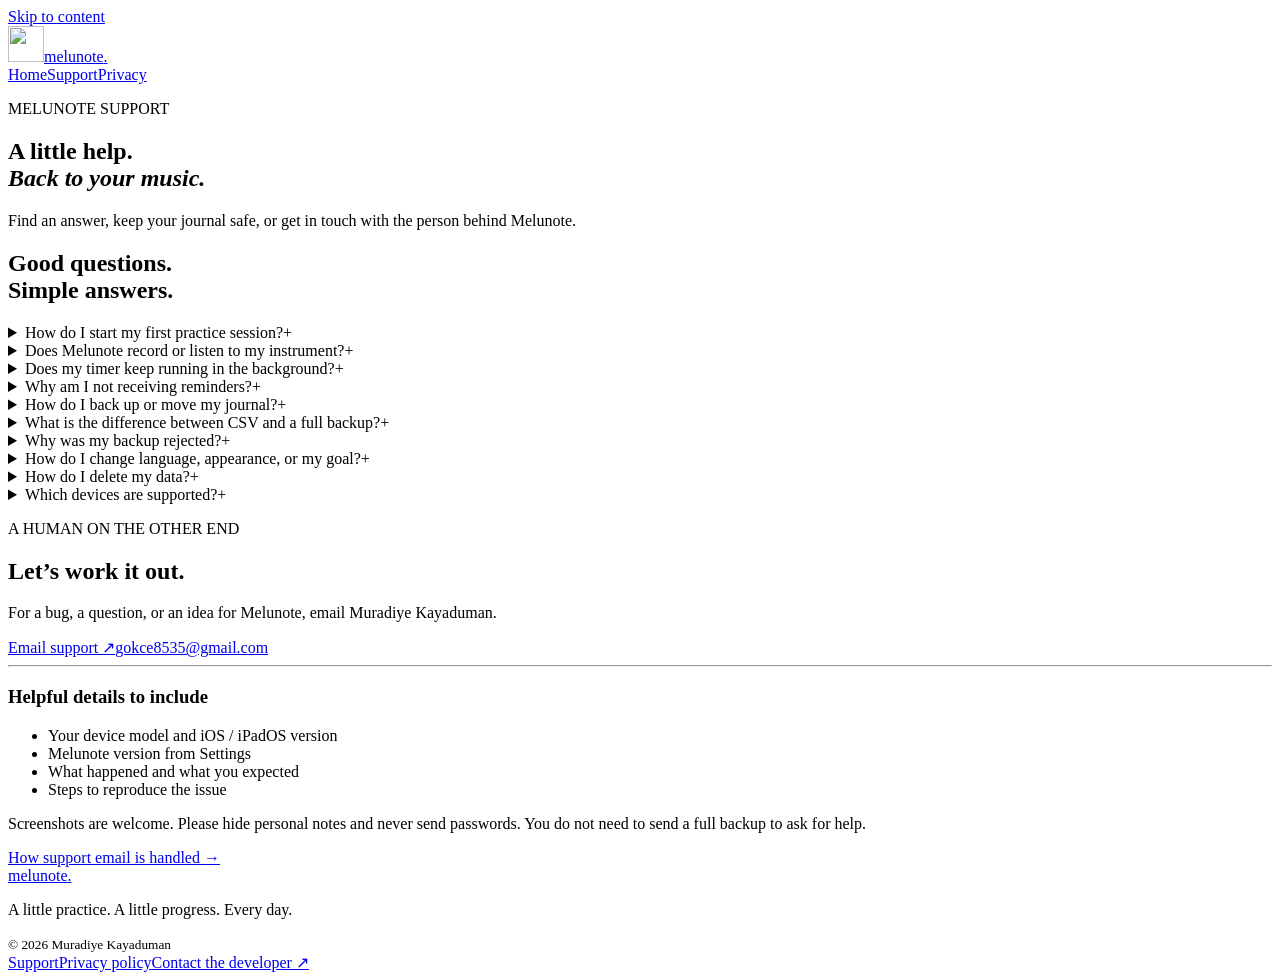
==== support.html @ 5ccfe73c "Add files via upload" ====
<!doctype html>
<html lang="en"><head><meta charset="utf-8"><meta name="viewport" content="width=device-width,initial-scale=1"><meta name="theme-color" content="#203538"><title>Support — Melunote</title><meta name="description" content="Help with Melunote practice sessions, daily reminders, backups, data deletion, and device support. Contact the developer."><meta property="og:title" content="Support — Melunote"><meta property="og:description" content="Help with Melunote practice sessions, daily reminders, backups, data deletion, and device support. Contact the developer."><meta property="og:type" content="website"><link rel="icon" type="image/png" href="assets/app-icon.png"><link rel="stylesheet" href="assets/style.css"></head>
<body><a class="skip" href="#main">Skip to content</a><header class="header wrap"><a class="brand" href="index.html" aria-label="Melunote home"><img src="assets/app-icon.png" width="36" height="36" alt="">melunote<span class="brand-dot">.</span></a><nav aria-label="Main navigation"><a href="index.html">Home</a><a href="support.html" aria-current="page">Support</a><a href="privacy.html">Privacy</a></nav></header><main id="main" class="wrap"><section class="page-hero"><p class="eyebrow">MELUNOTE SUPPORT</p><h1>A little help.<br><em>Back to your music.</em></h1><p class="intro">Find an answer, keep your journal safe, or get in touch with the person behind Melunote.</p></section><div class="support-grid"><section aria-labelledby="faq-title"><h2 id="faq-title" class="smaller">Good questions.<br>Simple answers.</h2><div class="faqs"><details><summary>How do I start my first practice session?<span aria-hidden="true">+</span></summary><div class="answer"><p>Open <strong>My pieces</strong>, add a piece, and choose <strong>Start practicing</strong>. You can add the composer, target tempo, and a particular passage to focus on. Pause or finish the session, then save your notes and how it felt.</p></div></details><details><summary>Does Melunote record or listen to my instrument?<span aria-hidden="true">+</span></summary><div class="answer"><p>No. Melunote is a practice journal and timer. It does not record audio, use the microphone, automatically detect tempo, or evaluate your playing. You enter tempo and session notes yourself.</p></div></details><details><summary>Does my timer keep running in the background?<span aria-hidden="true">+</span></summary><div class="answer"><p>Yes. An active session measures elapsed time when you leave the app or return after reopening it. Pause the session when you take a break, and finish it when you are done.</p></div></details><details><summary>Why am I not receiving reminders?<span aria-hidden="true">+</span></summary><div class="answer"><p>Enable <strong>Daily reminder</strong> in Melunote’s Settings and choose a time. Also allow notifications for Melunote in your device’s Settings. Focus modes and notification settings may affect delivery. If you previously denied permission, enable it in device Settings and turn the reminder on again in the app.</p></div></details><details><summary>How do I back up or move my journal?<span aria-hidden="true">+</span></summary><div class="answer"><p>In <strong>Settings → Create full backup</strong>, save the JSON file somewhere you can access later. On the other device, choose <strong>Restore from backup</strong> and select that file. Restoring replaces the current journal after confirmation; it does not merge journals. Enable reminders again after restoring. Melunote does not automatically sync between devices.</p></div></details><details><summary>What is the difference between CSV and a full backup?<span aria-hidden="true">+</span></summary><div class="answer"><p>A CSV export is a readable table of your saved sessions; the button becomes available after you save a session. A full JSON backup includes pieces, sessions, settings, and any current session in a paused state. Only a valid JSON backup can be restored. CSV files cannot be imported. Exported files are not password-protected and may contain private notes.</p></div></details><details><summary>Why was my backup rejected?<span aria-hidden="true">+</span></summary><div class="answer"><p>Melunote accepts its own valid JSON backups up to 10 MB. A CSV file, an edited or incomplete file, or an unsupported format cannot be restored. An invalid backup does not replace your current journal. Keep the original file and contact support without attaching private notes unless needed.</p></div></details><details><summary>How do I change language, appearance, or my goal?<span aria-hidden="true">+</span></summary><div class="answer"><p>Open <strong>Settings</strong> to choose one of nine languages, light/dark/system appearance, your instrument, and a weekly practice goal. These preferences are saved on your device.</p></div></details><details><summary>How do I delete my data?<span aria-hidden="true">+</span></summary><div class="answer"><p>You can delete pieces from their detail screen and sessions from the history’s context menu. Deleting a piece keeps its past sessions. To remove all local app data, delete the app rather than offloading it. Delete exported files and any device/cloud backups separately if you no longer want those copies. There is no Melunote account to delete.</p></div></details><details><summary>Which devices are supported?<span aria-hidden="true">+</span></summary><div class="answer"><p>Melunote is designed for iPhone and iPad running iOS 17 or iPadOS 17 and later. Each installation has its own local journal.</p></div></details></div></section><aside class="contact-card"><p class="eyebrow">A HUMAN ON THE OTHER END</p><h2>Let’s work it out.</h2><p>For a bug, a question, or an idea for Melunote, email Muradiye Kayaduman.</p><a class="button" href="mailto:gokce8535@gmail.com?subject=Melunote%20Support">Email support ↗</a><a class="email" href="mailto:gokce8535@gmail.com">gokce8535@gmail.com</a><hr><h3>Helpful details to include</h3><ul><li>Your device model and iOS / iPadOS version</li><li>Melunote version from Settings</li><li>What happened and what you expected</li><li>Steps to reproduce the issue</li></ul><p class="small">Screenshots are welcome. Please hide personal notes and never send passwords. You do not need to send a full backup to ask for help.</p><a href="privacy.html#support-data">How support email is handled →</a></aside></div></main><footer class="footer wrap"><div><a class="brand" href="index.html">melunote<span class="brand-dot">.</span></a><p>A little practice. A little progress. Every day.</p><small>© 2026 Muradiye Kayaduman</small></div><div class="footer-links"><a href="support.html">Support</a><a href="privacy.html">Privacy policy</a><a href="mailto:gokce8535@gmail.com">Contact the developer ↗</a></div></footer></body></html>
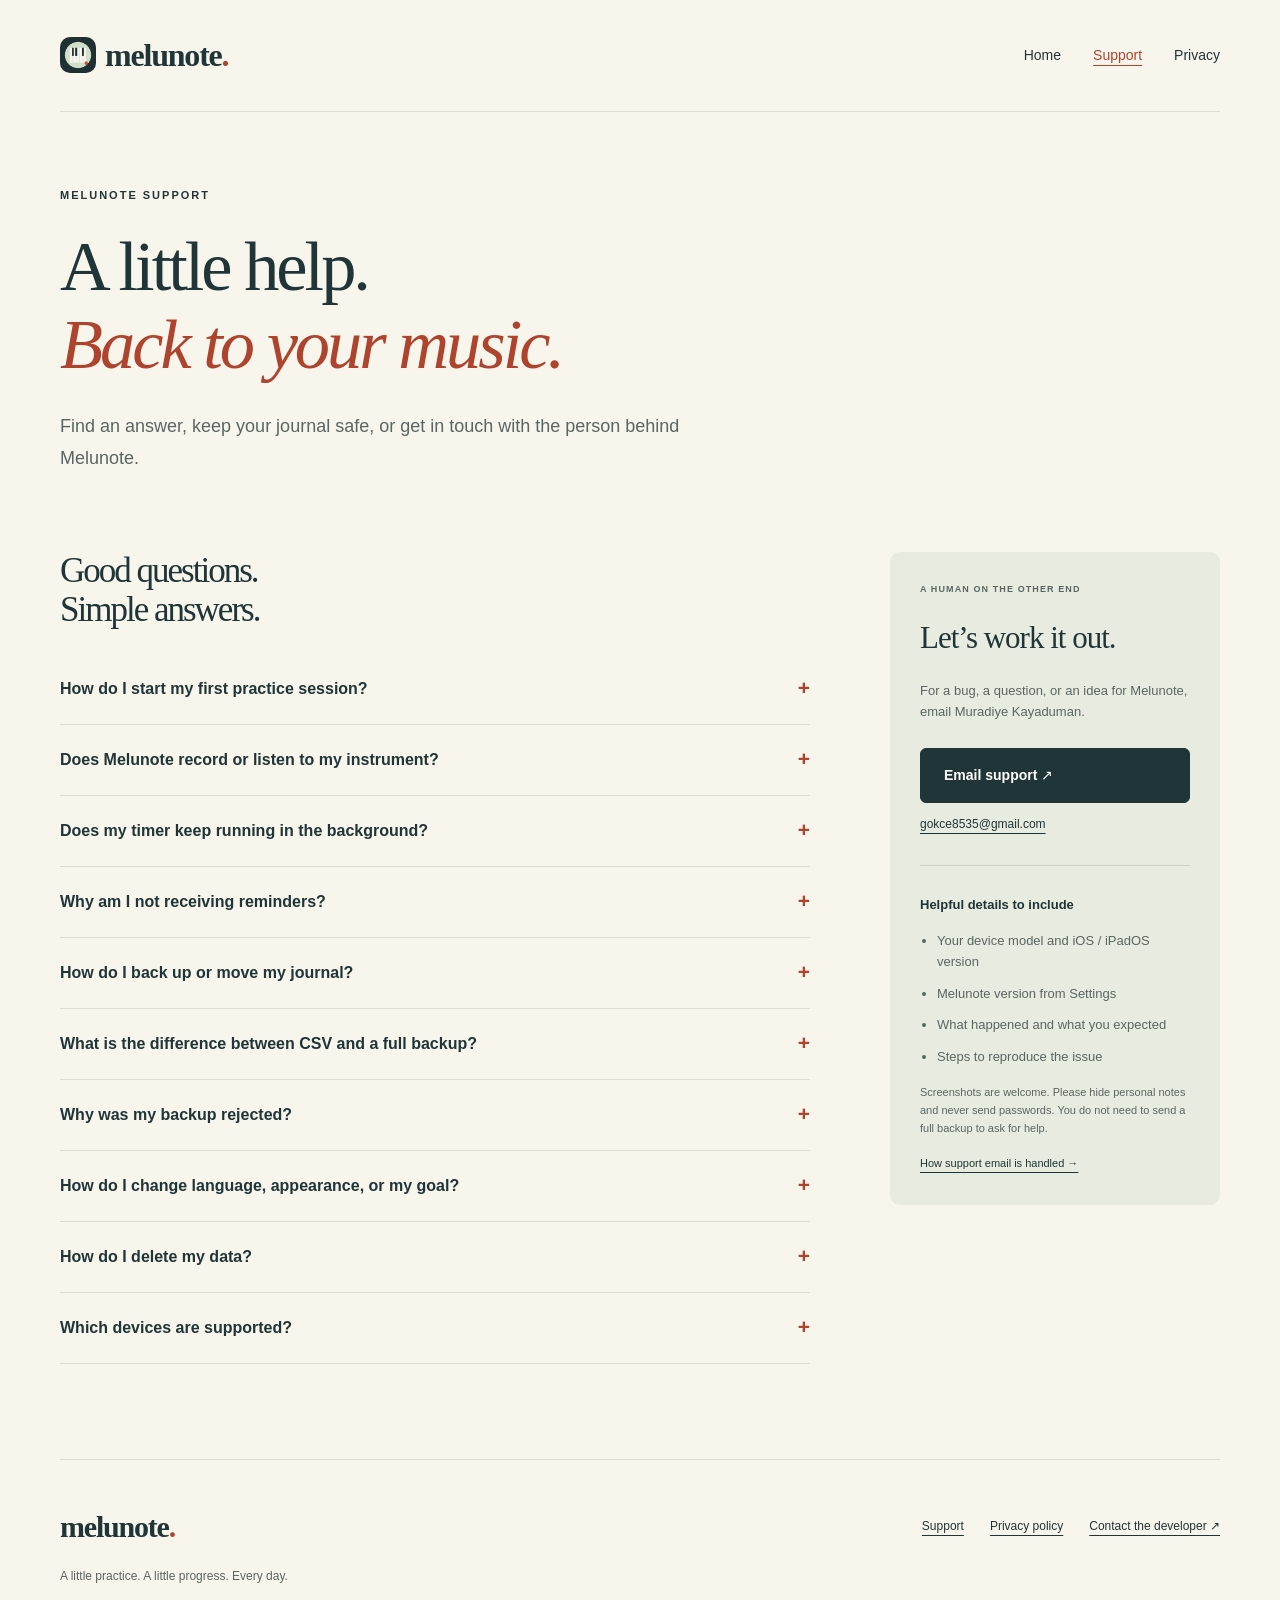
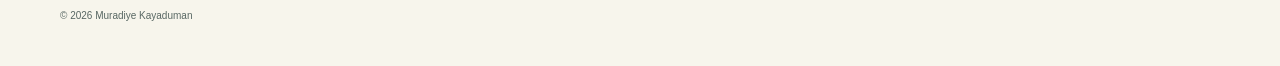
==== commit c2bda7ef: "Update support.html" ====
--- a/support.html
+++ b/support.html
@@ -1,3 +1,3 @@
 <!doctype html>
-<html lang="en"><head><meta charset="utf-8"><meta name="viewport" content="width=device-width,initial-scale=1"><meta name="theme-color" content="#203538"><title>Support — Melunote</title><meta name="description" content="Help with Melunote practice sessions, daily reminders, backups, data deletion, and device support. Contact the developer."><meta property="og:title" content="Support — Melunote"><meta property="og:description" content="Help with Melunote practice sessions, daily reminders, backups, data deletion, and device support. Contact the developer."><meta property="og:type" content="website"><link rel="icon" type="image/png" href="assets/app-icon.png"><link rel="stylesheet" href="assets/style.css"></head>
-<body><a class="skip" href="#main">Skip to content</a><header class="header wrap"><a class="brand" href="index.html" aria-label="Melunote home"><img src="assets/app-icon.png" width="36" height="36" alt="">melunote<span class="brand-dot">.</span></a><nav aria-label="Main navigation"><a href="index.html">Home</a><a href="support.html" aria-current="page">Support</a><a href="privacy.html">Privacy</a></nav></header><main id="main" class="wrap"><section class="page-hero"><p class="eyebrow">MELUNOTE SUPPORT</p><h1>A little help.<br><em>Back to your music.</em></h1><p class="intro">Find an answer, keep your journal safe, or get in touch with the person behind Melunote.</p></section><div class="support-grid"><section aria-labelledby="faq-title"><h2 id="faq-title" class="smaller">Good questions.<br>Simple answers.</h2><div class="faqs"><details><summary>How do I start my first practice session?<span aria-hidden="true">+</span></summary><div class="answer"><p>Open <strong>My pieces</strong>, add a piece, and choose <strong>Start practicing</strong>. You can add the composer, target tempo, and a particular passage to focus on. Pause or finish the session, then save your notes and how it felt.</p></div></details><details><summary>Does Melunote record or listen to my instrument?<span aria-hidden="true">+</span></summary><div class="answer"><p>No. Melunote is a practice journal and timer. It does not record audio, use the microphone, automatically detect tempo, or evaluate your playing. You enter tempo and session notes yourself.</p></div></details><details><summary>Does my timer keep running in the background?<span aria-hidden="true">+</span></summary><div class="answer"><p>Yes. An active session measures elapsed time when you leave the app or return after reopening it. Pause the session when you take a break, and finish it when you are done.</p></div></details><details><summary>Why am I not receiving reminders?<span aria-hidden="true">+</span></summary><div class="answer"><p>Enable <strong>Daily reminder</strong> in Melunote’s Settings and choose a time. Also allow notifications for Melunote in your device’s Settings. Focus modes and notification settings may affect delivery. If you previously denied permission, enable it in device Settings and turn the reminder on again in the app.</p></div></details><details><summary>How do I back up or move my journal?<span aria-hidden="true">+</span></summary><div class="answer"><p>In <strong>Settings → Create full backup</strong>, save the JSON file somewhere you can access later. On the other device, choose <strong>Restore from backup</strong> and select that file. Restoring replaces the current journal after confirmation; it does not merge journals. Enable reminders again after restoring. Melunote does not automatically sync between devices.</p></div></details><details><summary>What is the difference between CSV and a full backup?<span aria-hidden="true">+</span></summary><div class="answer"><p>A CSV export is a readable table of your saved sessions; the button becomes available after you save a session. A full JSON backup includes pieces, sessions, settings, and any current session in a paused state. Only a valid JSON backup can be restored. CSV files cannot be imported. Exported files are not password-protected and may contain private notes.</p></div></details><details><summary>Why was my backup rejected?<span aria-hidden="true">+</span></summary><div class="answer"><p>Melunote accepts its own valid JSON backups up to 10 MB. A CSV file, an edited or incomplete file, or an unsupported format cannot be restored. An invalid backup does not replace your current journal. Keep the original file and contact support without attaching private notes unless needed.</p></div></details><details><summary>How do I change language, appearance, or my goal?<span aria-hidden="true">+</span></summary><div class="answer"><p>Open <strong>Settings</strong> to choose one of nine languages, light/dark/system appearance, your instrument, and a weekly practice goal. These preferences are saved on your device.</p></div></details><details><summary>How do I delete my data?<span aria-hidden="true">+</span></summary><div class="answer"><p>You can delete pieces from their detail screen and sessions from the history’s context menu. Deleting a piece keeps its past sessions. To remove all local app data, delete the app rather than offloading it. Delete exported files and any device/cloud backups separately if you no longer want those copies. There is no Melunote account to delete.</p></div></details><details><summary>Which devices are supported?<span aria-hidden="true">+</span></summary><div class="answer"><p>Melunote is designed for iPhone and iPad running iOS 17 or iPadOS 17 and later. Each installation has its own local journal.</p></div></details></div></section><aside class="contact-card"><p class="eyebrow">A HUMAN ON THE OTHER END</p><h2>Let’s work it out.</h2><p>For a bug, a question, or an idea for Melunote, email Muradiye Kayaduman.</p><a class="button" href="mailto:gokce8535@gmail.com?subject=Melunote%20Support">Email support ↗</a><a class="email" href="mailto:gokce8535@gmail.com">gokce8535@gmail.com</a><hr><h3>Helpful details to include</h3><ul><li>Your device model and iOS / iPadOS version</li><li>Melunote version from Settings</li><li>What happened and what you expected</li><li>Steps to reproduce the issue</li></ul><p class="small">Screenshots are welcome. Please hide personal notes and never send passwords. You do not need to send a full backup to ask for help.</p><a href="privacy.html#support-data">How support email is handled →</a></aside></div></main><footer class="footer wrap"><div><a class="brand" href="index.html">melunote<span class="brand-dot">.</span></a><p>A little practice. A little progress. Every day.</p><small>© 2026 Muradiye Kayaduman</small></div><div class="footer-links"><a href="support.html">Support</a><a href="privacy.html">Privacy policy</a><a href="mailto:gokce8535@gmail.com">Contact the developer ↗</a></div></footer></body></html>+<html lang="en"><head><meta charset="utf-8"><meta name="viewport" content="width=device-width,initial-scale=1"><meta name="theme-color" content="#203538"><title>Support — Melunote</title><meta name="description" content="Help with Melunote practice sessions, Melunote Pro, purchases, reminders, backups, privacy, and device support."><meta property="og:title" content="Support — Melunote"><meta property="og:description" content="Help with Melunote practice sessions, Melunote Pro, purchases, reminders, backups, privacy, and device support."><meta property="og:type" content="website"><link rel="icon" type="image/png" href="assets/app-icon.png"><link rel="stylesheet" href="assets/style.css"></head>
+<body><a class="skip" href="#main">Skip to content</a><header class="header wrap"><a class="brand" href="index.html" aria-label="Melunote home"><img src="assets/app-icon.png" width="36" height="36" alt="">melunote<span class="brand-dot">.</span></a><nav aria-label="Main navigation"><a href="index.html">Home</a><a href="support.html" aria-current="page">Support</a><a href="privacy.html">Privacy</a></nav></header><main id="main" class="wrap"><section class="page-hero"><p class="eyebrow">MELUNOTE SUPPORT</p><h1>A little help.<br><em>Back to your music.</em></h1><p class="intro">Find an answer, keep your journal safe, or get in touch with the person behind Melunote.</p></section><div class="support-grid"><section aria-labelledby="faq-title"><h2 id="faq-title" class="smaller">Good questions.<br>Simple answers.</h2><div class="faqs"><details><summary>How do I start my first practice session?<span aria-hidden="true">+</span></summary><div class="answer"><p>Open <strong>My pieces</strong>, add a piece, and choose <strong>Start practicing</strong>. You can add the composer, target tempo, and a particular passage to focus on. Pause or finish the session, then save your notes and how it felt.</p></div></details><details><summary>Does Melunote record or listen to my instrument?<span aria-hidden="true">+</span></summary><div class="answer"><p>No. Melunote is a practice journal and timer. It does not record audio, use the microphone, automatically detect tempo, or evaluate your playing. You enter tempo and session notes yourself.</p></div></details><details><summary>Does my timer keep running in the background?<span aria-hidden="true">+</span></summary><div class="answer"><p>Yes. An active session measures elapsed time when you leave the app or return after reopening it. Pause the session when you take a break, and finish it when you are done.</p></div></details><details><summary>Why am I not receiving reminders?<span aria-hidden="true">+</span></summary><div class="answer"><p>Enable <strong>Daily reminder</strong> in Melunote’s Settings and choose a time. Also allow notifications for Melunote in your device’s Settings. Focus modes and notification settings may affect delivery. If you previously denied permission, enable it in device Settings and turn the reminder on again in the app.</p></div></details><details><summary>How do I back up or move my journal?<span aria-hidden="true">+</span></summary><div class="answer"><p>In <strong>Settings → Create full backup</strong>, save the JSON file somewhere you can access later. On the other device, choose <strong>Restore from backup</strong> and select that file. Restoring replaces the current journal after confirmation; it does not merge journals. Enable reminders again after restoring. Melunote does not automatically sync between devices.</p></div></details><details><summary>What is the difference between CSV and a full backup?<span aria-hidden="true">+</span></summary><div class="answer"><p>A CSV export is a readable table of your saved sessions; the button becomes available after you save a session. A full JSON backup includes pieces, sessions, settings, and any current session in a paused state. Only a valid JSON backup can be restored. CSV files cannot be imported. Exported files are not password-protected and may contain private notes.</p></div></details><details><summary>Why was my backup rejected?<span aria-hidden="true">+</span></summary><div class="answer"><p>Melunote accepts its own valid JSON backups up to 10 MB. A CSV file, an edited or incomplete file, or an unsupported format cannot be restored. An invalid backup does not replace your current journal. Keep the original file and contact support without attaching private notes unless needed.</p></div></details><details><summary>How do I change language, appearance, or my goal?<span aria-hidden="true">+</span></summary><div class="answer"><p>Open <strong>Settings</strong> to choose one of nine languages, light/dark/system appearance, your instrument, and a weekly practice goal. These preferences are saved on your device.</p></div></details><details><summary>How do I delete my data?<span aria-hidden="true">+</span></summary><div class="answer"><p>You can delete pieces from their detail screen and sessions from the history’s context menu. Deleting a piece keeps its past sessions. To remove all local app data, delete the app rather than offloading it. Delete exported files and any device/cloud backups separately if you no longer want those copies. There is no Melunote account to delete.</p></div></details><details><summary>Which devices are supported?<span aria-hidden="true">+</span></summary><div class="answer"><p>Melunote is designed for iPhone and iPad running iOS 17 or iPadOS 17 and later. Each installation has its own local journal.</p></div></details></div></section><aside class="contact-card"><p class="eyebrow">A HUMAN ON THE OTHER END</p><h2>Let’s work it out.</h2><p>For a bug, a question, or an idea for Melunote, email Muradiye Kayaduman.</p><a class="button" href="mailto:gokce8535@gmail.com?subject=Melunote%20Support">Email support ↗</a><a class="email" href="mailto:gokce8535@gmail.com">gokce8535@gmail.com</a><hr><h3>Helpful details to include</h3><ul><li>Your device model and iOS / iPadOS version</li><li>Melunote version from Settings</li><li>What happened and what you expected</li><li>Steps to reproduce the issue</li></ul><p class="small">Screenshots are welcome. Please hide personal notes and never send passwords. You do not need to send a full backup to ask for help.</p><a href="privacy.html#support-data">How support email is handled →</a></aside></div></main><footer class="footer wrap"><div><a class="brand" href="index.html">melunote<span class="brand-dot">.</span></a><p>A little practice. A little progress. Every day.</p><small>© 2026 Muradiye Kayaduman</small></div><div class="footer-links"><a href="support.html">Support</a><a href="privacy.html">Privacy policy</a><a href="mailto:gokce8535@gmail.com">Contact the developer ↗</a></div></footer></body></html>
--- a/assets/style.css
+++ b/assets/style.css
@@ -0,0 +1,6 @@
+:root{--paper:#f7f5ec;--ink:#203538;--muted:#586763;--coral:#af442e;--line:#dcded2;--sage:#d7e3c9;--white:#fffefa}*{box-sizing:border-box}html{scroll-behavior:smooth;scroll-padding-top:30px}body{margin:0;background:var(--paper);color:var(--ink);font:16px/1.65 -apple-system,BlinkMacSystemFont,"Segoe UI",sans-serif;-webkit-font-smoothing:antialiased}a{color:inherit;text-underline-offset:5px}a:hover{color:var(--coral)}a:focus-visible,summary:focus-visible{outline:3px solid var(--coral);outline-offset:6px}img{max-width:100%;display:block}h1,h2,h3,p{margin-top:0}h1,h2,h3{line-height:1.1;font-weight:400}h1,h2,.brand{font-family:Georgia,"Times New Roman",serif}h1{font-size:clamp(54px,6.2vw,88px);letter-spacing:-4px;margin-bottom:28px}h2{font-size:clamp(36px,4vw,56px);letter-spacing:-2px;margin-bottom:25px}h3{font-family:Georgia,"Times New Roman",serif;font-size:28px;letter-spacing:-.6px}em{color:var(--coral);font-weight:400}.wrap{width:min(1160px,calc(100% - 80px));margin-inline:auto}.header{min-height:112px;display:flex;justify-content:space-between;align-items:center;border-bottom:1px solid var(--line);gap:24px}.brand{display:inline-flex;gap:9px;align-items:center;font-size:32px;font-weight:600;letter-spacing:-1.2px;text-decoration:none}.brand img{border-radius:10px}.brand-dot{color:var(--coral);margin-left:-9px}nav{display:flex;gap:32px;font-size:14px}nav a{text-decoration:none}nav a[aria-current]{color:var(--coral);text-decoration:underline}.skip{position:absolute;left:20px;top:-100px;background:var(--ink);color:white;padding:12px;z-index:10}.skip:focus{top:10px}.eyebrow{font-size:11px;font-weight:650;letter-spacing:2px;margin-bottom:24px}.dot{display:inline-block;width:7px;height:7px;background:var(--coral);border-radius:50%;margin-right:9px}.intro{font-size:18px;line-height:1.75;color:var(--muted);max-width:440px}.hero{display:grid;grid-template-columns:1.1fr 1fr;gap:70px;align-items:center;padding-block:62px 78px}.hero-copy{padding-block:20px}.hero .intro{max-width:425px}.actions{display:flex;align-items:center;gap:26px;margin:30px 0}.button{display:inline-flex;justify-content:space-between;gap:24px;align-items:center;text-decoration:none;background:var(--ink);color:var(--white);border:1px solid var(--ink);border-radius:6px;padding:15px 23px;font-size:14px;font-weight:550}.button:hover{background:#344e50;color:white}.text-link{font-size:13px}.availability{font-size:12px;line-height:1.9;color:var(--muted);margin:26px 0 0}.availability span{font-size:11px}.hero-art{position:relative;margin:0;display:flex;align-items:center;flex-direction:column;isolation:isolate;padding:6px 0 0}.phone{width:260px;border:7px solid #23383a;border-radius:39px;overflow:hidden;box-shadow:24px 28px 54px #20353828;transform:rotate(5deg);background:var(--ink)}.phone img{height:auto}.orbit{position:absolute;z-index:-1;border:1px solid #c2ceba;border-radius:50%;width:450px;height:450px;top:75px;left:50%;transform:translateX(-50%)}.orbit-two{width:360px;height:360px;top:120px;background:#e4e9da80}.art-note{position:absolute;font-family:Georgia,serif;font-size:86px;right:10px;top:12px;color:var(--coral);transform:rotate(12deg)}figcaption{margin-top:30px;font-size:9px;letter-spacing:2px;text-align:center}figcaption span{font-size:10px;letter-spacing:.3px;color:var(--muted)}.instrument-strip{border-block:1px solid var(--line)}.instrument-strip .wrap{display:flex;justify-content:space-between;align-items:center;padding-block:25px;gap:20px}.instrument-strip span{font-size:11px;letter-spacing:1.5px;text-transform:uppercase}.instrument-strip p{margin:0;font-family:Georgia,serif;font-size:20px}.instrument-strip b{font-weight:400;color:var(--coral);margin-inline:14px}.section{padding-block:95px}.section-heading{max-width:620px;margin-bottom:50px}.section-heading>p:last-child{color:var(--muted);max-width:470px}.steps{display:grid;grid-template-columns:repeat(3,1fr);gap:35px}.steps article{border-top:1px solid var(--ink);padding-top:25px;min-width:0}.step-no{display:block;color:var(--coral);font-size:10px;letter-spacing:1.5px;margin-bottom:25px}.steps p{font-size:14px;color:var(--muted);min-height:115px}.steps h3{font-size:27px}.piece{display:flex;align-items:center;gap:10px;background:var(--white);border:1px solid var(--line);border-radius:12px;padding:15px 12px;font-size:12px;min-height:90px}.piece small{display:block;color:var(--muted);font-size:10px}.music-mark{font-size:24px}.tag{margin-left:auto;font-size:9px;background:#e6eadb;border-radius:20px;padding:5px 8px}.timer-demo{font-size:42px;line-height:1.1;letter-spacing:2px;padding-top:8px}.timer-demo span{color:var(--coral)}.timer-demo small{display:block;font-size:8px;letter-spacing:1.5px;margin-top:15px;color:var(--muted)}.week-demo{display:flex;align-items:end;gap:10px;height:90px;padding-top:4px}.week-demo i{display:block;background:#b2c5a4;border-radius:4px 4px 0 0;width:100%;height:var(--h)}.week-demo i:nth-child(4){background:var(--coral)}.caption{font-size:10px;color:var(--muted);margin-top:30px}.quiet-section{background:var(--ink);color:var(--paper);padding:80px 0}.quiet-grid{display:grid;grid-template-columns:1fr 1fr;gap:110px}.quiet-section em{color:#d7e3c9}.quiet-section .intro{color:#c1ceca;font-size:16px}.quiet-section .eyebrow{color:var(--sage)}.light-link{display:inline-block;color:var(--sage);font-size:13px;margin-top:20px}.light-link:hover{color:white}.feature-list article{display:flex;gap:25px;padding:24px 0;border-top:1px solid #ffffff29}.feature-list article:first-child{padding-top:0;border:0}.feature-list article>span{font-size:24px;color:#f5a47f;width:25px;flex-shrink:0}.feature-list h3{font:500 17px/1.3 -apple-system,BlinkMacSystemFont,"Segoe UI",sans-serif;letter-spacing:0;margin-bottom:9px}.feature-list p{font-size:14px;line-height:1.7;color:#c1ceca;margin:0}.language-section{text-align:center}.language-section p:last-child{color:var(--muted);line-height:2.2;font-size:17px}.closing{background:#e8ebdf;border:1px solid #d6ddce;display:grid;grid-template-columns:1.2fr 1fr;gap:60px;padding:45px 50px;align-items:center;margin-bottom:95px;border-radius:9px}.closing h2{font-size:43px;margin-bottom:0}.closing p:not(.eyebrow){font-size:15px;color:var(--muted);max-width:350px}.footer{border-top:1px solid var(--line);padding:42px 0 38px;display:flex;justify-content:space-between;gap:25px}.footer .brand{font-size:30px}.footer p{font-size:12px;color:var(--muted);margin-block:15px}.footer small{font-size:10px;color:var(--muted)}.footer-links{display:flex;gap:26px;align-items:start;padding-top:15px;font-size:12px}.page-hero{padding:74px 0 50px;max-width:860px}.page-hero h1{font-size:clamp(46px,5.5vw,74px);letter-spacing:-3px}.page-hero .intro{max-width:640px}.support-grid{display:grid;grid-template-columns:1fr 330px;gap:80px;padding:10px 0 95px}.smaller{font-size:35px}.contact-card{background:#e8ebdf;border-radius:10px;padding:30px;height:fit-content;position:sticky;top:30px}.contact-card .eyebrow{font-size:9px;letter-spacing:1.1px}.contact-card h2{font-size:31px;letter-spacing:-1px}.contact-card p,.contact-card li{font-size:13px;color:var(--muted)}.contact-card .button{display:flex;margin-top:25px}.email{font-size:12px;display:block;margin-top:12px;overflow-wrap:anywhere}.contact-card h3{font:600 13px/1.4 -apple-system,sans-serif;letter-spacing:0}.contact-card ul{padding-left:17px}.contact-card li{margin-bottom:10px}.contact-card hr{border:0;border-top:1px solid #cdd5c6;margin:30px 0}.contact-card .small{font-size:11px}.contact-card>a:last-child{font-size:11px}.faqs details{border-bottom:1px solid var(--line)}summary{padding:23px 0;cursor:pointer;display:flex;justify-content:space-between;gap:22px;font-size:16px;font-weight:550;list-style:none;line-height:1.5}summary::-webkit-details-marker{display:none}summary span{color:var(--coral);font-size:21px;line-height:1;flex-shrink:0}details[open] summary span{transform:rotate(45deg)}.answer{padding:0 18px 10px 0;color:var(--muted);font-size:14px}.privacy-summary{background:#e8ebdf;border-radius:8px;display:flex;gap:35px;padding:23px 28px;align-items:center;font-size:12px}.privacy-summary strong{font-size:13px}.document-grid{display:grid;grid-template-columns:235px 1fr;gap:85px;padding:60px 0 90px}.toc{position:sticky;top:35px;height:fit-content;display:flex;flex-direction:column;gap:15px;font-size:12px}.toc a{text-decoration:none}.toc .eyebrow{margin-bottom:10px}.document section{padding-bottom:24px;margin-bottom:30px;border-bottom:1px solid var(--line)}.document h2{font-size:30px;letter-spacing:-.7px}.document p{color:var(--muted);font-size:15px;line-height:1.85}.document a{color:var(--coral)}
+@media(max-width:1000px){.hero{gap:30px}.hero-art .orbit{width:340px;height:340px;top:130px}.hero-art .orbit-two{width:280px;height:280px;top:160px}.phone{width:240px}.quiet-grid{gap:50px}.support-grid{gap:35px;grid-template-columns:1fr 300px}.steps{gap:20px}.steps p{min-height:145px}.piece{flex-wrap:wrap}.footer-links{gap:16px}.document-grid{gap:40px;grid-template-columns:200px 1fr}}
+@media(max-width:700px){.wrap{width:calc(100% - 40px)}.header{min-height:88px;gap:15px}.brand{font-size:27px}.brand img{width:29px;height:29px}nav{gap:17px;font-size:12px}.hero{grid-template-columns:1fr;padding:42px 0 55px;gap:30px}.hero-copy{padding:0}h1{font-size:64px;letter-spacing:-3px}.intro{font-size:16px}.hero-art{padding:5px 0 0;max-width:100%}.hero-art .orbit{width:310px;height:310px;top:115px}.hero-art .orbit-two{width:250px;height:250px;top:145px}.hero-art .art-note{right:15%;top:0}.phone{width:230px}.actions{gap:22px}.instrument-strip .wrap{display:block;text-align:center;padding-block:22px}.instrument-strip p{font-size:15px;margin-top:8px}.instrument-strip b{margin-inline:5px}.section{padding-block:60px}.section-heading{margin-bottom:30px}.steps{grid-template-columns:1fr;gap:30px}.steps p{min-height:0}.piece{max-width:350px;flex-wrap:nowrap}.timer-demo{padding-bottom:10px}.week-demo{max-width:350px}.steps article{padding-top:20px}.quiet-section{padding:55px 0}.quiet-grid{grid-template-columns:1fr;gap:35px}.language-section p:last-child{font-size:14px}.closing{grid-template-columns:1fr;padding:30px;gap:25px;margin-bottom:55px}.closing h2{font-size:36px}.footer{flex-direction:column;gap:15px}.footer-links{flex-wrap:wrap;padding-top:0;gap:24px}.page-hero{padding:48px 0 30px}.page-hero h1{font-size:49px;letter-spacing:-2px}.page-hero .eyebrow{font-size:9px;letter-spacing:1.4px}.support-grid{grid-template-columns:1fr;gap:40px;padding-bottom:55px}.contact-card{position:static}.privacy-summary{align-items:start;flex-direction:column;gap:9px}.document-grid{grid-template-columns:1fr;gap:35px;padding-top:35px}.toc{position:static;gap:11px;border-bottom:1px solid var(--line);padding-bottom:30px}.document h2{font-size:28px}.document p{font-size:14px}}
+@media(max-width:370px){.wrap{width:calc(100% - 30px)}.brand img{display:none}nav{gap:14px}h1{font-size:55px}.actions{gap:15px}.button{padding:13px 17px}.hero-art .art-note{right:5%}.page-hero h1{font-size:43px}}
+@media(prefers-reduced-motion:reduce){html{scroll-behavior:auto}}
+@media print{.header,.footer,.toc,.skip{display:none}.wrap{width:100%}.document-grid{display:block}.page-hero{padding:10px 0}.privacy-summary{border:1px solid #aaa}.document section{break-inside:avoid}body{background:white;color:black}}
